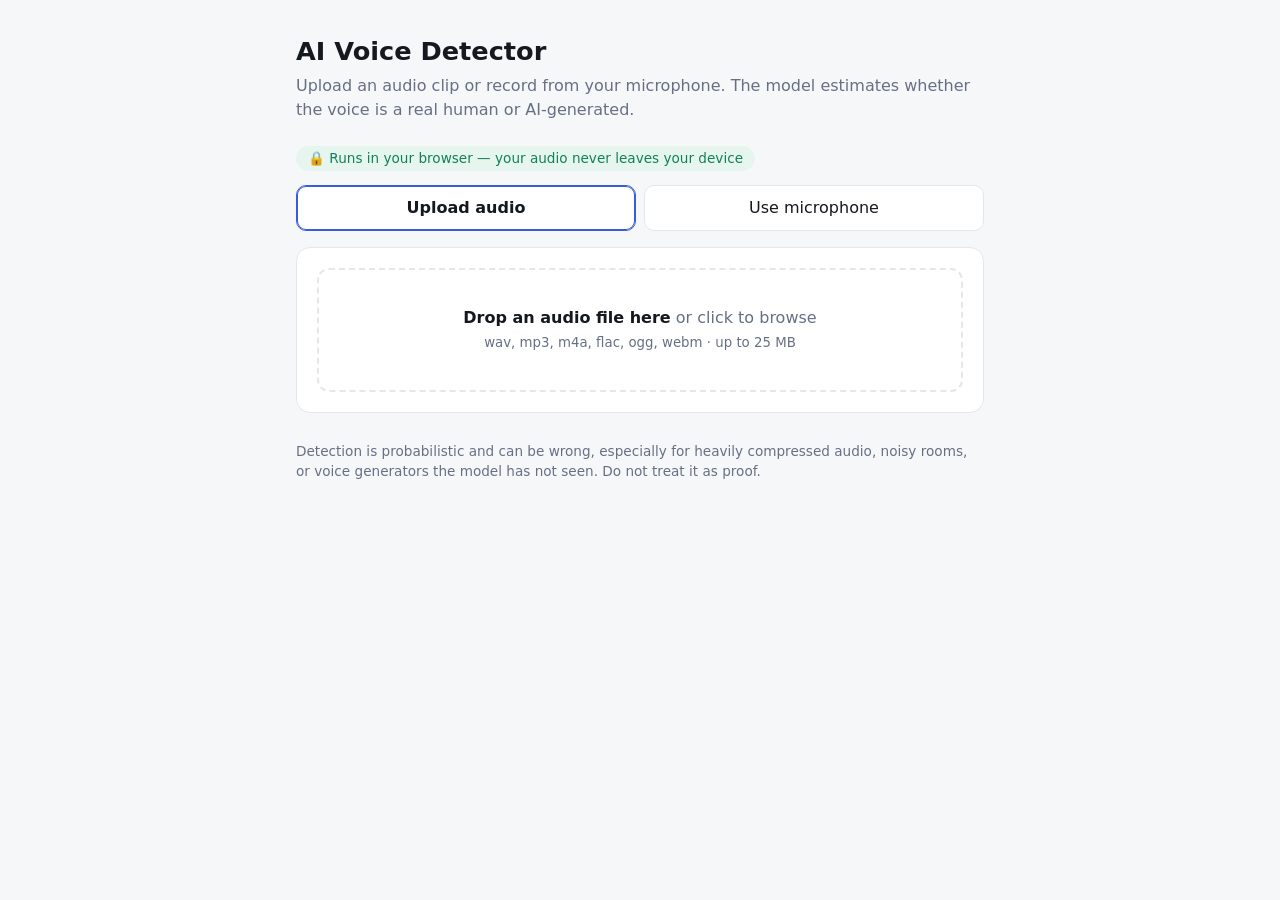
==== web/index.html @ f142096f "Add in-browser web version for Vercel: ONNX WavLM + JS pipeline Exports the feature extractor to ONN" ====
<!doctype html>
<html lang="en">
<head>
<meta charset="utf-8">
<meta name="viewport" content="width=device-width, initial-scale=1">
<title>AI Voice Detector</title>
<meta name="description" content="Check whether a voice recording is real or AI-generated. Runs entirely in your browser; your audio never leaves your device.">
<style>
  :root{
    --bg:#f6f7f9; --card:#fff; --ink:#14181f; --muted:#667085; --line:#e4e7ec;
    --real:#12805c; --real-bg:#e6f6ef; --ai:#c4320a; --ai-bg:#fdece6; --unsure:#b54708; --unsure-bg:#fef4e2;
    --accent:#3b5bdb; --accent-ink:#fff;
  }
  @media (prefers-color-scheme: dark){
    :root{ --bg:#0f1218; --card:#171b23; --ink:#eef1f6; --muted:#98a2b3; --line:#2a303b;
      --real:#4cd4a0; --real-bg:#10281f; --ai:#ff8a65; --ai-bg:#2e1912; --unsure:#f5b04a; --unsure-bg:#2b2111;
      --accent:#7c93ff; --accent-ink:#0b1020; }
  }
  *{box-sizing:border-box}
  body{margin:0;background:var(--bg);color:var(--ink);font:16px/1.5 system-ui,-apple-system,"Segoe UI",Roboto,sans-serif}
  main{max-width:720px;margin:0 auto;padding:32px 16px 64px}
  h1{font-size:1.6rem;margin:0 0 4px}
  .sub{color:var(--muted);margin:0 0 24px}
  .card{background:var(--card);border:1px solid var(--line);border-radius:14px;padding:20px;margin-bottom:16px}
  .tabs{display:flex;gap:8px;margin-bottom:16px}
  .tab{flex:1;padding:10px;border:1px solid var(--line);background:var(--card);color:var(--ink);border-radius:10px;font:inherit;cursor:pointer}
  .tab[aria-selected=true]{border-color:var(--accent);box-shadow:inset 0 0 0 1px var(--accent);font-weight:600}
  .drop{border:2px dashed var(--line);border-radius:12px;padding:36px 16px;text-align:center;color:var(--muted);cursor:pointer;transition:.15s}
  .drop.over,.drop:focus-visible{border-color:var(--accent);background:color-mix(in srgb,var(--accent) 6%,transparent);outline:none}
  .drop b{color:var(--ink)}
  button.primary{background:var(--accent);color:var(--accent-ink);border:0;border-radius:10px;padding:12px 22px;font:inherit;font-weight:600;cursor:pointer}
  button.primary:disabled{opacity:.5;cursor:default}
  button.rec.on{background:var(--ai);color:#fff}
  .row{display:flex;gap:12px;align-items:center;flex-wrap:wrap}
  canvas{width:100%;height:72px;border-radius:8px;background:color-mix(in srgb,var(--ink) 4%,transparent);display:block;margin-top:14px}
  .hint{color:var(--muted);font-size:.9rem;margin-top:10px}
  audio{width:100%;margin-top:14px}
  [hidden]{display:none!important}
  .verdict{display:flex;align-items:center;gap:16px;flex-wrap:wrap}
  .badge{font-size:1.5rem;font-weight:700;padding:8px 18px;border-radius:12px}
  .badge.real{background:var(--real-bg);color:var(--real)}
  .badge.ai{background:var(--ai-bg);color:var(--ai)}
  .badge.unsure{background:var(--unsure-bg);color:var(--unsure)}
  .meter{height:14px;border-radius:7px;background:linear-gradient(90deg,var(--real),#e9c46a 50%,var(--ai));position:relative;margin:22px 0 6px}
  .meter i{position:absolute;top:-5px;width:4px;height:24px;border-radius:2px;background:var(--ink);transform:translateX(-2px);transition:left .5s}
  .scale{display:flex;justify-content:space-between;color:var(--muted);font-size:.85rem}
  .segs{display:flex;gap:3px;margin-top:8px;height:34px}
  .segs span{flex:1;border-radius:4px;min-width:4px}
  .notes{margin:12px 0 0;padding-left:18px;color:var(--muted);font-size:.92rem}
  .err{color:var(--ai)}
  progress{width:100%;height:10px;margin-top:10px;accent-color:var(--accent)}
  .spin{display:inline-block;width:16px;height:16px;border:2px solid var(--line);border-top-color:var(--accent);border-radius:50%;animation:s .8s linear infinite;vertical-align:-3px;margin-right:8px}
  @keyframes s{to{transform:rotate(360deg)}}
  footer{color:var(--muted);font-size:.85rem;margin-top:28px}
  .privacy{display:inline-block;font-size:.85rem;color:var(--real);background:var(--real-bg);border-radius:999px;padding:2px 12px;margin-bottom:14px}
</style>
</head>
<body>
<main>
  <h1>AI Voice Detector</h1>
  <p class="sub">Upload an audio clip or record from your microphone. The model estimates whether the voice is a real human or AI-generated.</p>
  <div class="privacy">&#128274; Runs in your browser &mdash; your audio never leaves your device</div>

  <div class="card" id="loading">
    <div id="load-text"><span class="spin"></span>Loading the detection model&hellip;</div>
    <progress id="load-bar" max="100" value="0"></progress>
    <div class="hint" id="load-hint">One-time download of about 70 MB; your browser keeps it for next time.</div>
  </div>

  <div id="app" hidden>
    <div class="tabs" role="tablist">
      <button class="tab" role="tab" id="tab-upload" aria-selected="true">Upload audio</button>
      <button class="tab" role="tab" id="tab-mic" aria-selected="false">Use microphone</button>
    </div>

    <section class="card" id="pane-upload">
      <div class="drop" id="drop" tabindex="0" role="button" aria-label="Choose an audio file">
        <b>Drop an audio file here</b> or click to browse<br>
        <small>wav, mp3, m4a, flac, ogg, webm &middot; up to 25 MB</small>
      </div>
      <input type="file" id="file" accept="audio/*,.wav,.mp3,.m4a,.flac,.ogg,.webm,.aac" hidden>
      <audio id="player-up" controls hidden></audio>
    </section>

    <section class="card" id="pane-mic" hidden>
      <div class="row">
        <button class="primary rec" id="rec">&#9679; Start recording</button>
        <span id="timer" class="hint" style="margin:0">0:00</span>
      </div>
      <canvas id="wave" width="680" height="72"></canvas>
      <div class="hint">Speak naturally for at least 3 seconds (10+ is better). Quiet room, normal distance from the mic.</div>
      <audio id="player-mic" controls hidden></audio>
    </section>

    <div class="card" id="status" hidden></div>

    <section class="card" id="result" hidden>
      <div class="verdict">
        <div class="badge" id="badge"></div>
        <div><div id="headline" style="font-weight:600"></div><div class="hint" id="subline" style="margin:0"></div></div>
      </div>
      <div class="meter"><i id="needle"></i></div>
      <div class="scale"><span>Real human</span><span>AI-generated</span></div>
      <div style="margin-top:18px;font-weight:600;font-size:.95rem">Segment by segment <span class="hint" style="font-weight:400">(each 3 s; grey = silence)</span></div>
      <div class="segs" id="segs"></div>
      <ul class="notes" id="notes"></ul>
    </section>
  </div>

  <footer>Detection is probabilistic and can be wrong, especially for heavily compressed audio, noisy rooms, or voice generators the model has not seen. Do not treat it as proof.</footer>
</main>
<script type="module" src="app.js"></script>
</body>
</html>
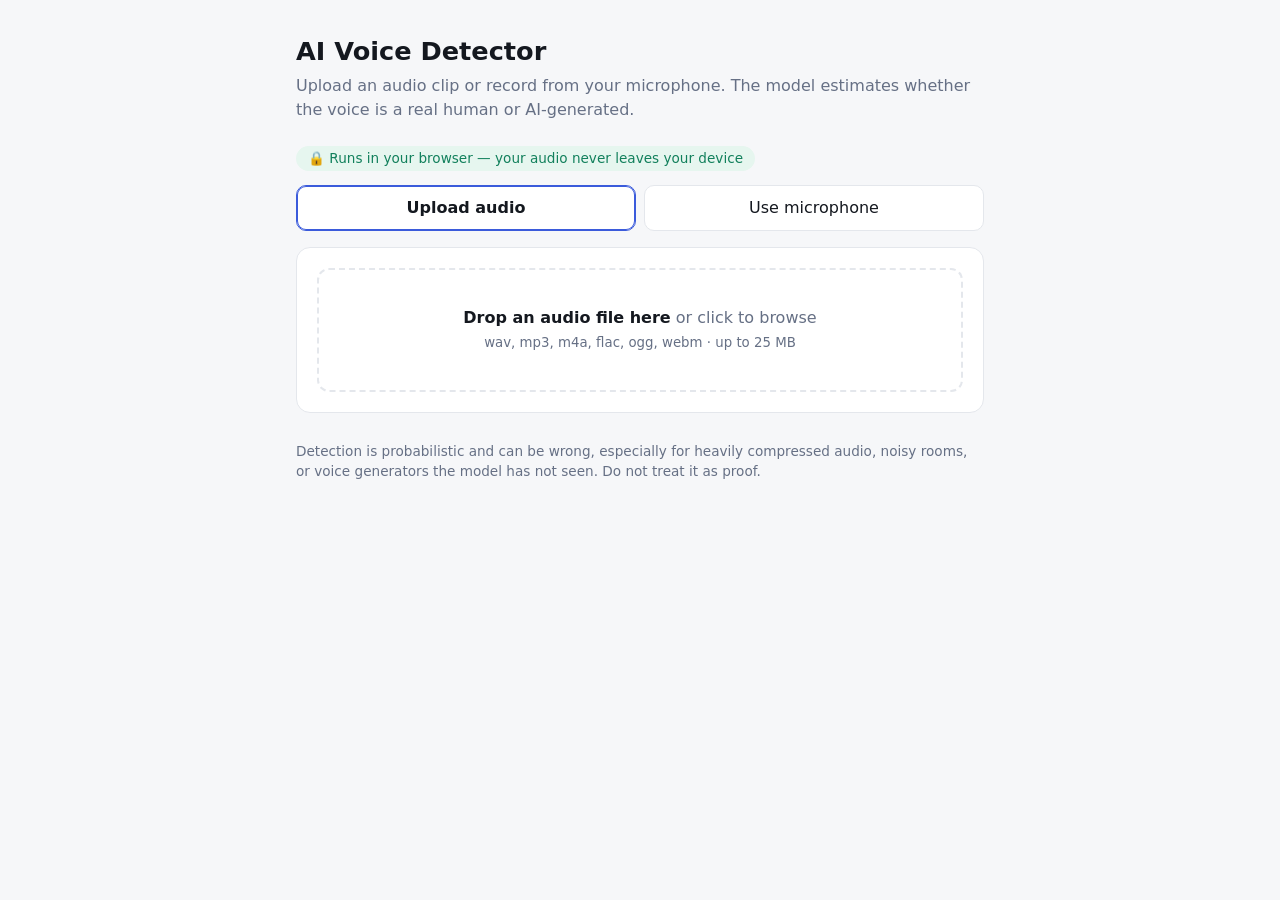
==== commit f3329750: "File pickers: accept .mp4 and other audio-bearing video containers (picker filtered them out as a fo" ====
--- a/web/index.html
+++ b/web/index.html
@@ -78,7 +78,7 @@
         <b>Drop an audio file here</b> or click to browse<br>
         <small>wav, mp3, m4a, flac, ogg, webm &middot; up to 25 MB</small>
       </div>
-      <input type="file" id="file" accept="audio/*,.wav,.mp3,.m4a,.flac,.ogg,.webm,.aac" hidden>
+      <input type="file" id="file" accept="audio/*,video/*,.wav,.mp3,.m4a,.flac,.ogg,.opus,.webm,.aac,.mp4,.m4v,.mov,.mkv,.3gp" hidden>
       <audio id="player-up" controls hidden></audio>
     </section>
 
@@ -88,7 +88,7 @@
         <span id="timer" class="hint" style="margin:0">0:00</span>
       </div>
       <canvas id="wave" width="680" height="72"></canvas>
-      <div class="hint">Speak naturally for at least 3 seconds (10+ is better). Quiet room, normal distance from the mic.</div>
+      <div class="hint">Speak naturally for at least 3 seconds (10+ is better). Quiet room, normal distance from the mic. Re-recording an AI voice played through speakers is the hardest case, so expect less reliable results there.</div>
       <audio id="player-mic" controls hidden></audio>
     </section>
 
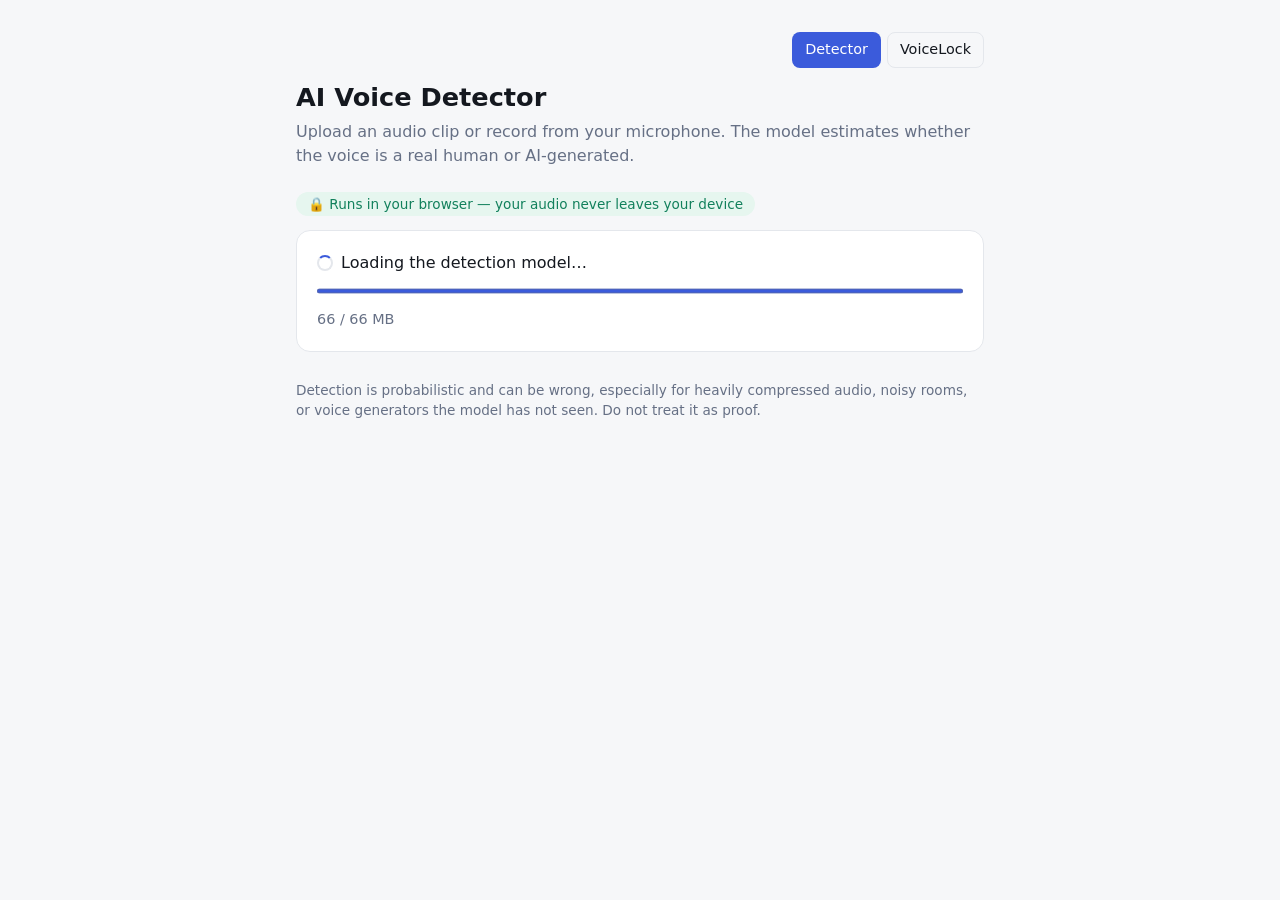
==== commit ddf153b6: "VoiceLock on the website: full four-layer flow in the browser (ECAPA ONNX, Whisper tiny.en, HMAC cha" ====
--- a/web/index.html
+++ b/web/index.html
@@ -52,11 +52,15 @@
   .spin{display:inline-block;width:16px;height:16px;border:2px solid var(--line);border-top-color:var(--accent);border-radius:50%;animation:s .8s linear infinite;vertical-align:-3px;margin-right:8px}
   @keyframes s{to{transform:rotate(360deg)}}
   footer{color:var(--muted);font-size:.85rem;margin-top:28px}
+  .nav{display:flex;gap:6px;justify-content:flex-end;margin-bottom:10px}
+  .nav a{padding:6px 12px;border-radius:8px;border:1px solid var(--line);color:var(--ink);text-decoration:none;font-size:.9rem}
+  .nav a.on{background:var(--accent);color:var(--accent-ink);border-color:transparent}
   .privacy{display:inline-block;font-size:.85rem;color:var(--real);background:var(--real-bg);border-radius:999px;padding:2px 12px;margin-bottom:14px}
 </style>
 </head>
 <body>
 <main>
+  <nav class="nav"><a href="/" class="on">Detector</a><a href="/voicelock">VoiceLock</a></nav>
   <h1>AI Voice Detector</h1>
   <p class="sub">Upload an audio clip or record from your microphone. The model estimates whether the voice is a real human or AI-generated.</p>
   <div class="privacy">&#128274; Runs in your browser &mdash; your audio never leaves your device</div>
@@ -64,7 +68,7 @@
   <div class="card" id="loading">
     <div id="load-text"><span class="spin"></span>Loading the detection model&hellip;</div>
     <progress id="load-bar" max="100" value="0"></progress>
-    <div class="hint" id="load-hint">One-time download of about 70 MB; your browser keeps it for next time.</div>
+    <div class="hint" id="load-hint">One-time download of about 70 MB (retried automatically if the connection stalls); your browser keeps it for next time.</div>
   </div>
 
   <div id="app" hidden>
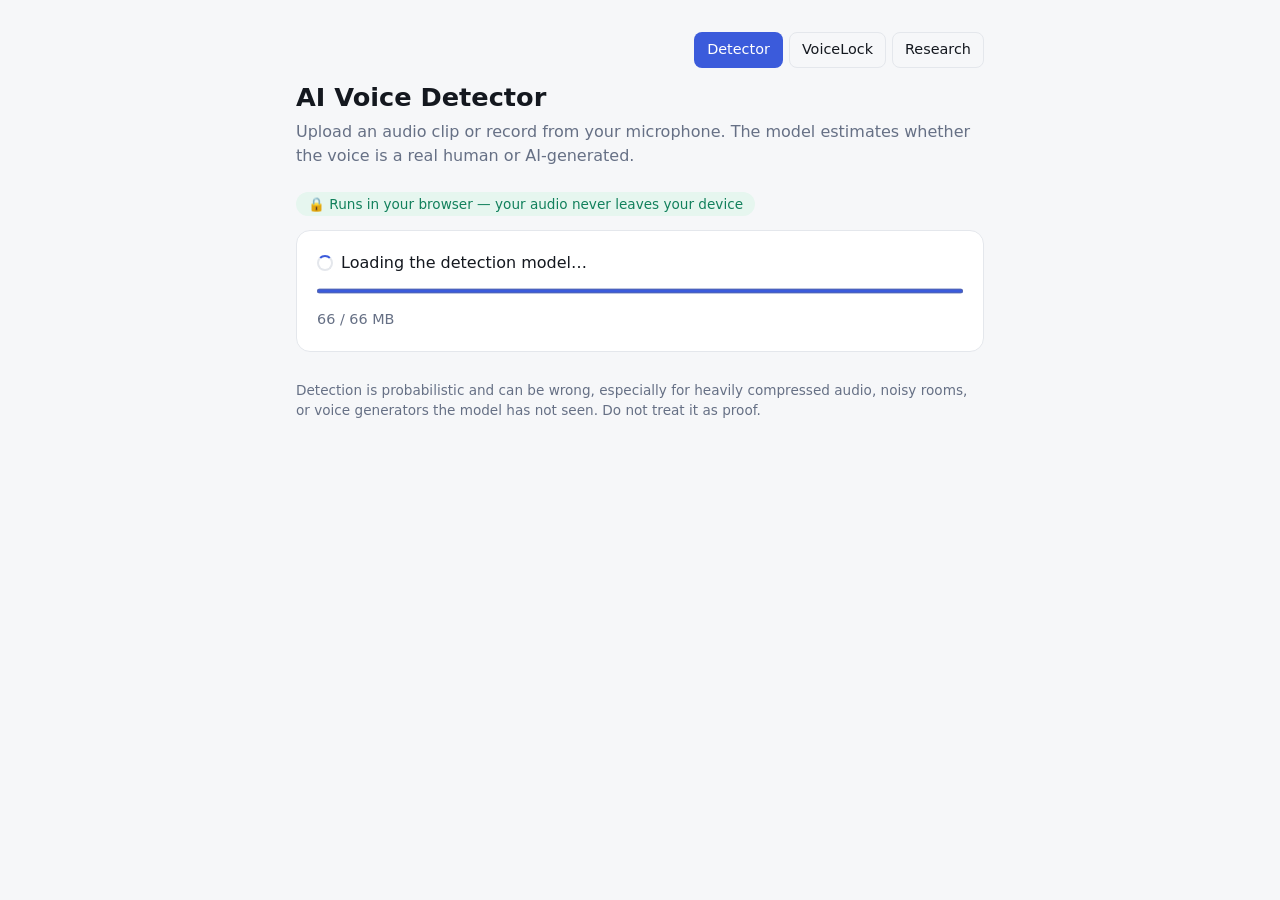
==== commit 36a7f322: "Research: leave-one-corpus-out error study with domain-robust conformal calibration; audit/strict au" ====
--- a/web/index.html
+++ b/web/index.html
@@ -60,7 +60,7 @@
 </head>
 <body>
 <main>
-  <nav class="nav"><a href="/" class="on">Detector</a><a href="/voicelock">VoiceLock</a></nav>
+  <nav class="nav"><a href="/" class="on">Detector</a><a href="/voicelock">VoiceLock</a><a href="/research">Research</a></nav>
   <h1>AI Voice Detector</h1>
   <p class="sub">Upload an audio clip or record from your microphone. The model estimates whether the voice is a real human or AI-generated.</p>
   <div class="privacy">&#128274; Runs in your browser &mdash; your audio never leaves your device</div>
